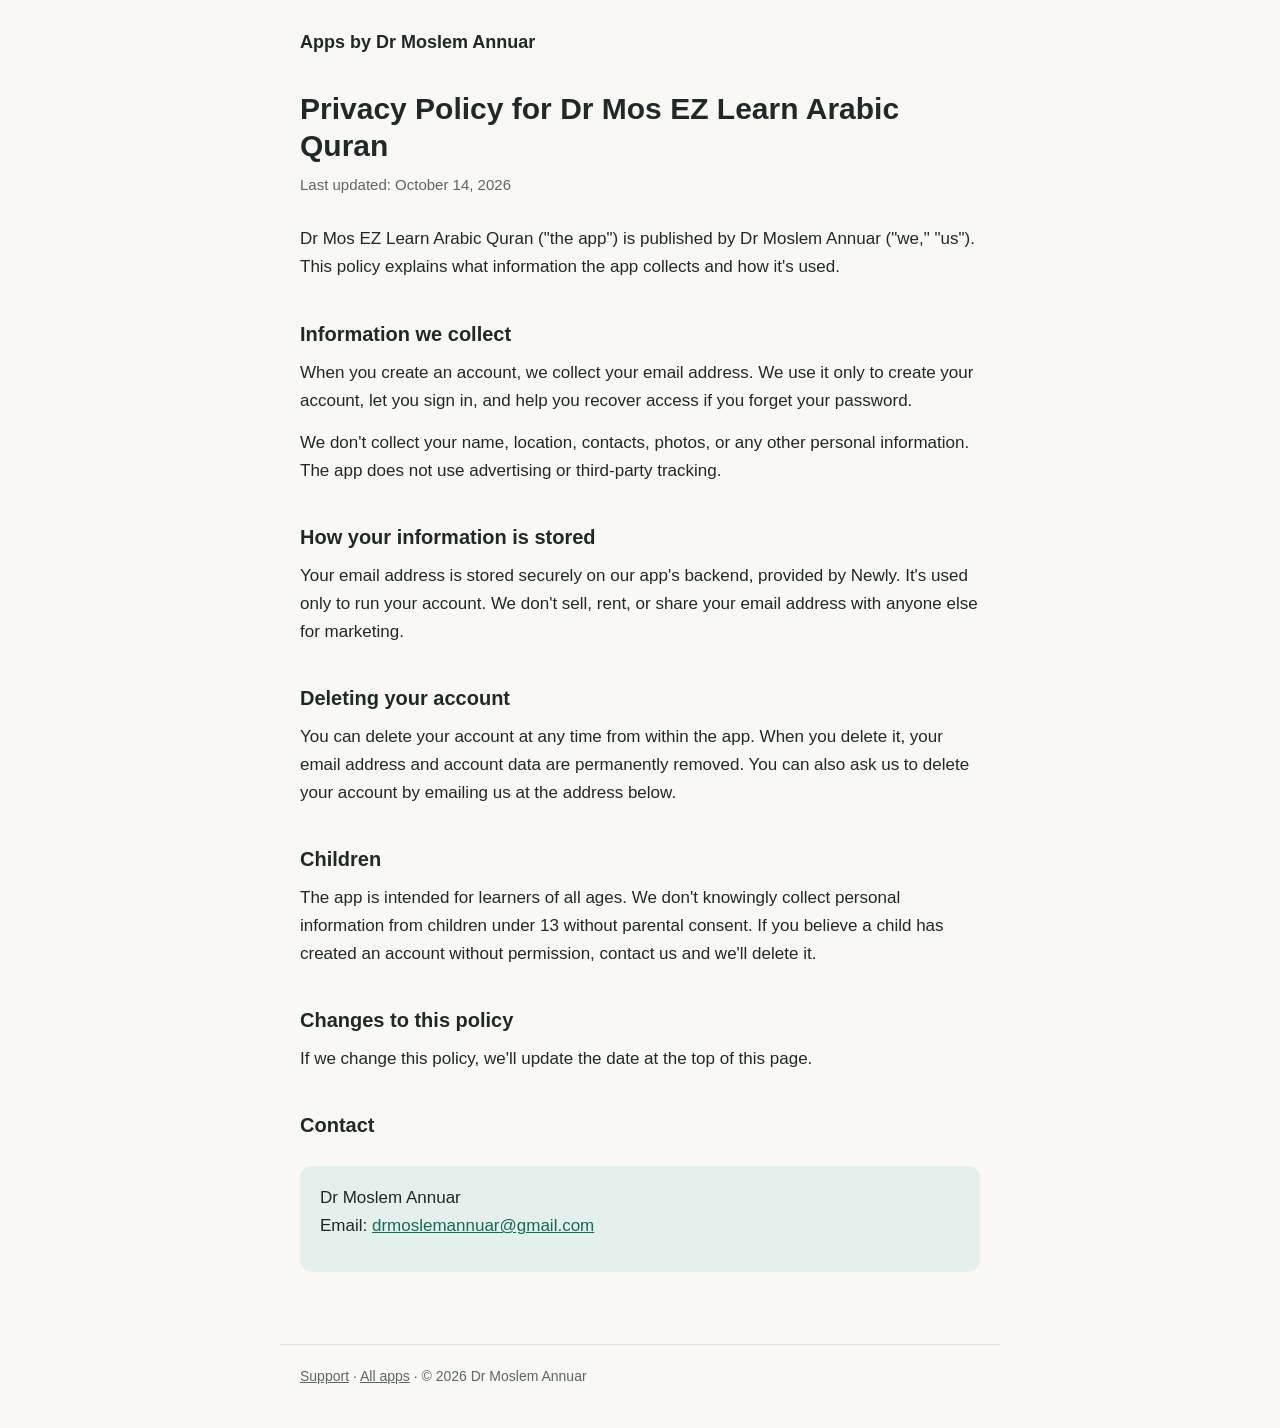
==== apps/ez-learn-arabic-quran/privacy/index.html @ 08ca8b59 "Add files via upload" ====
<!doctype html>
<html lang="en">
<head>
<meta charset="utf-8">
<meta name="viewport" content="width=device-width, initial-scale=1">
<title>Privacy Policy – Dr Mos EZ Learn Arabic Quran</title>
<meta name="description" content="Privacy Policy for the Dr Mos EZ Learn Arabic Quran app.">
<link rel="stylesheet" href="/assets/style.css">
</head>
<body>
<header><a class="brand" href="/">Apps by Dr Moslem Annuar</a></header>
<main>
  <h1>Privacy Policy for Dr Mos EZ Learn Arabic Quran</h1>
  <p class="updated">Last updated: October 14, 2026</p>

  <p>Dr Mos EZ Learn Arabic Quran ("the app") is published by Dr Moslem Annuar ("we," "us"). This policy explains what information the app collects and how it's used.</p>

  <h2>Information we collect</h2>
  <p>When you create an account, we collect your email address. We use it only to create your account, let you sign in, and help you recover access if you forget your password.</p>
  <p>We don't collect your name, location, contacts, photos, or any other personal information. The app does not use advertising or third-party tracking.</p>

  <h2>How your information is stored</h2>
  <p>Your email address is stored securely on our app's backend, provided by Newly. It's used only to run your account. We don't sell, rent, or share your email address with anyone else for marketing.</p>

  <h2>Deleting your account</h2>
  <p>You can delete your account at any time from within the app. When you delete it, your email address and account data are permanently removed. You can also ask us to delete your account by emailing us at the address below.</p>

  <h2>Children</h2>
  <p>The app is intended for learners of all ages. We don't knowingly collect personal information from children under 13 without parental consent. If you believe a child has created an account without permission, contact us and we'll delete it.</p>

  <h2>Changes to this policy</h2>
  <p>If we change this policy, we'll update the date at the top of this page.</p>

  <h2>Contact</h2>
  <div class="contact-box">
    <p>Dr Moslem Annuar<br>
    Email: <a href="mailto:drmoslemannuar@gmail.com">drmoslemannuar@gmail.com</a></p>
  </div>
</main>
<footer>
  <a href="/apps/ez-learn-arabic-quran/support/">Support</a> &middot; <a href="/">All apps</a> &middot; &copy; 2026 Dr Moslem Annuar
</footer>
</body>
</html>
---- assets/style.css ----
:root {
  --bg: #faf8f4;
  --surface: #ffffff;
  --text: #1f2a28;
  --muted: #5b6764;
  --accent: #0f6b5c;
  --accent-soft: #e3f0ec;
  --border: #e4e0d8;
}
@media (prefers-color-scheme: dark) {
  :root {
    --bg: #121816;
    --surface: #1a2220;
    --text: #e8eeec;
    --muted: #a3b0ad;
    --accent: #5cc4ae;
    --accent-soft: #1f3330;
    --border: #2a3532;
  }
}
* { box-sizing: border-box; }
html { -webkit-text-size-adjust: 100%; }
body {
  margin: 0;
  background: var(--bg);
  color: var(--text);
  font-family: -apple-system, BlinkMacSystemFont, "Segoe UI", Roboto, "Helvetica Neue", Arial, sans-serif;
  font-size: 17px;
  line-height: 1.65;
}
header, main, footer { max-width: 720px; margin: 0 auto; padding: 0 20px; }
header { padding-top: 28px; padding-bottom: 8px; }
header a.brand { color: var(--text); text-decoration: none; font-weight: 700; font-size: 18px; }
main { padding-top: 24px; padding-bottom: 48px; }
h1 { font-size: 30px; line-height: 1.25; margin: 0 0 8px; }
h2 { font-size: 20px; margin: 36px 0 8px; }
h3 { font-size: 17px; margin: 24px 0 4px; }
p { margin: 0 0 14px; }
a { color: var(--accent); }
.updated { color: var(--muted); font-size: 15px; margin-bottom: 28px; }
.contact-box {
  background: var(--accent-soft);
  border-radius: 12px;
  padding: 18px 20px;
  margin: 24px 0;
}
.cards { display: grid; gap: 16px; margin-top: 24px; }
.card {
  background: var(--surface);
  border: 1px solid var(--border);
  border-radius: 14px;
  padding: 20px;
}
.card h2 { margin: 0 0 6px; font-size: 20px; }
.card p { color: var(--muted); }
.card .links a { margin-right: 18px; font-weight: 600; }
footer {
  border-top: 1px solid var(--border);
  padding-top: 20px;
  padding-bottom: 40px;
  color: var(--muted);
  font-size: 14px;
}
footer a { color: var(--muted); }
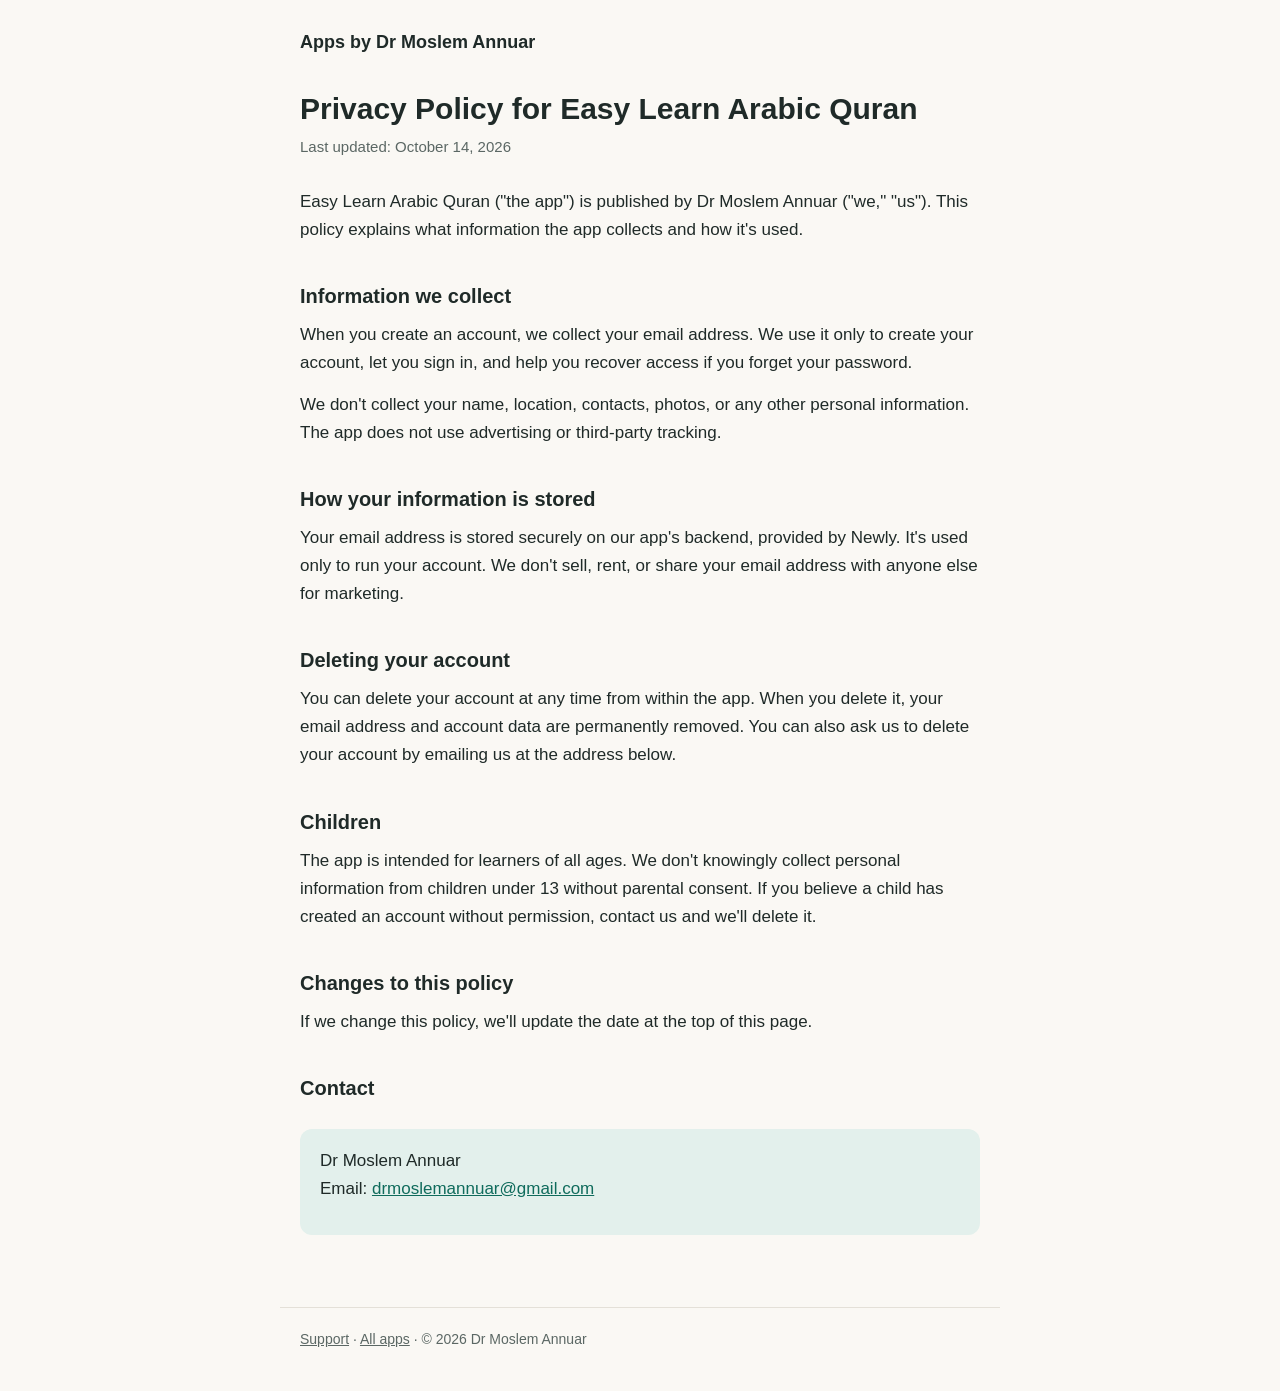
==== commit c3f078be: "Add files via upload" ====
--- a/apps/ez-learn-arabic-quran/privacy/index.html
+++ b/apps/ez-learn-arabic-quran/privacy/index.html
@@ -3,17 +3,17 @@
 <head>
 <meta charset="utf-8">
 <meta name="viewport" content="width=device-width, initial-scale=1">
-<title>Privacy Policy – Dr Mos EZ Learn Arabic Quran</title>
-<meta name="description" content="Privacy Policy for the Dr Mos EZ Learn Arabic Quran app.">
+<title>Privacy Policy – Easy Learn Arabic Quran</title>
+<meta name="description" content="Privacy Policy for the Easy Learn Arabic Quran app.">
 <link rel="stylesheet" href="/assets/style.css">
 </head>
 <body>
 <header><a class="brand" href="/">Apps by Dr Moslem Annuar</a></header>
 <main>
-  <h1>Privacy Policy for Dr Mos EZ Learn Arabic Quran</h1>
+  <h1>Privacy Policy for Easy Learn Arabic Quran</h1>
   <p class="updated">Last updated: October 14, 2026</p>
 
-  <p>Dr Mos EZ Learn Arabic Quran ("the app") is published by Dr Moslem Annuar ("we," "us"). This policy explains what information the app collects and how it's used.</p>
+  <p>Easy Learn Arabic Quran ("the app") is published by Dr Moslem Annuar ("we," "us"). This policy explains what information the app collects and how it's used.</p>
 
   <h2>Information we collect</h2>
   <p>When you create an account, we collect your email address. We use it only to create your account, let you sign in, and help you recover access if you forget your password.</p>
